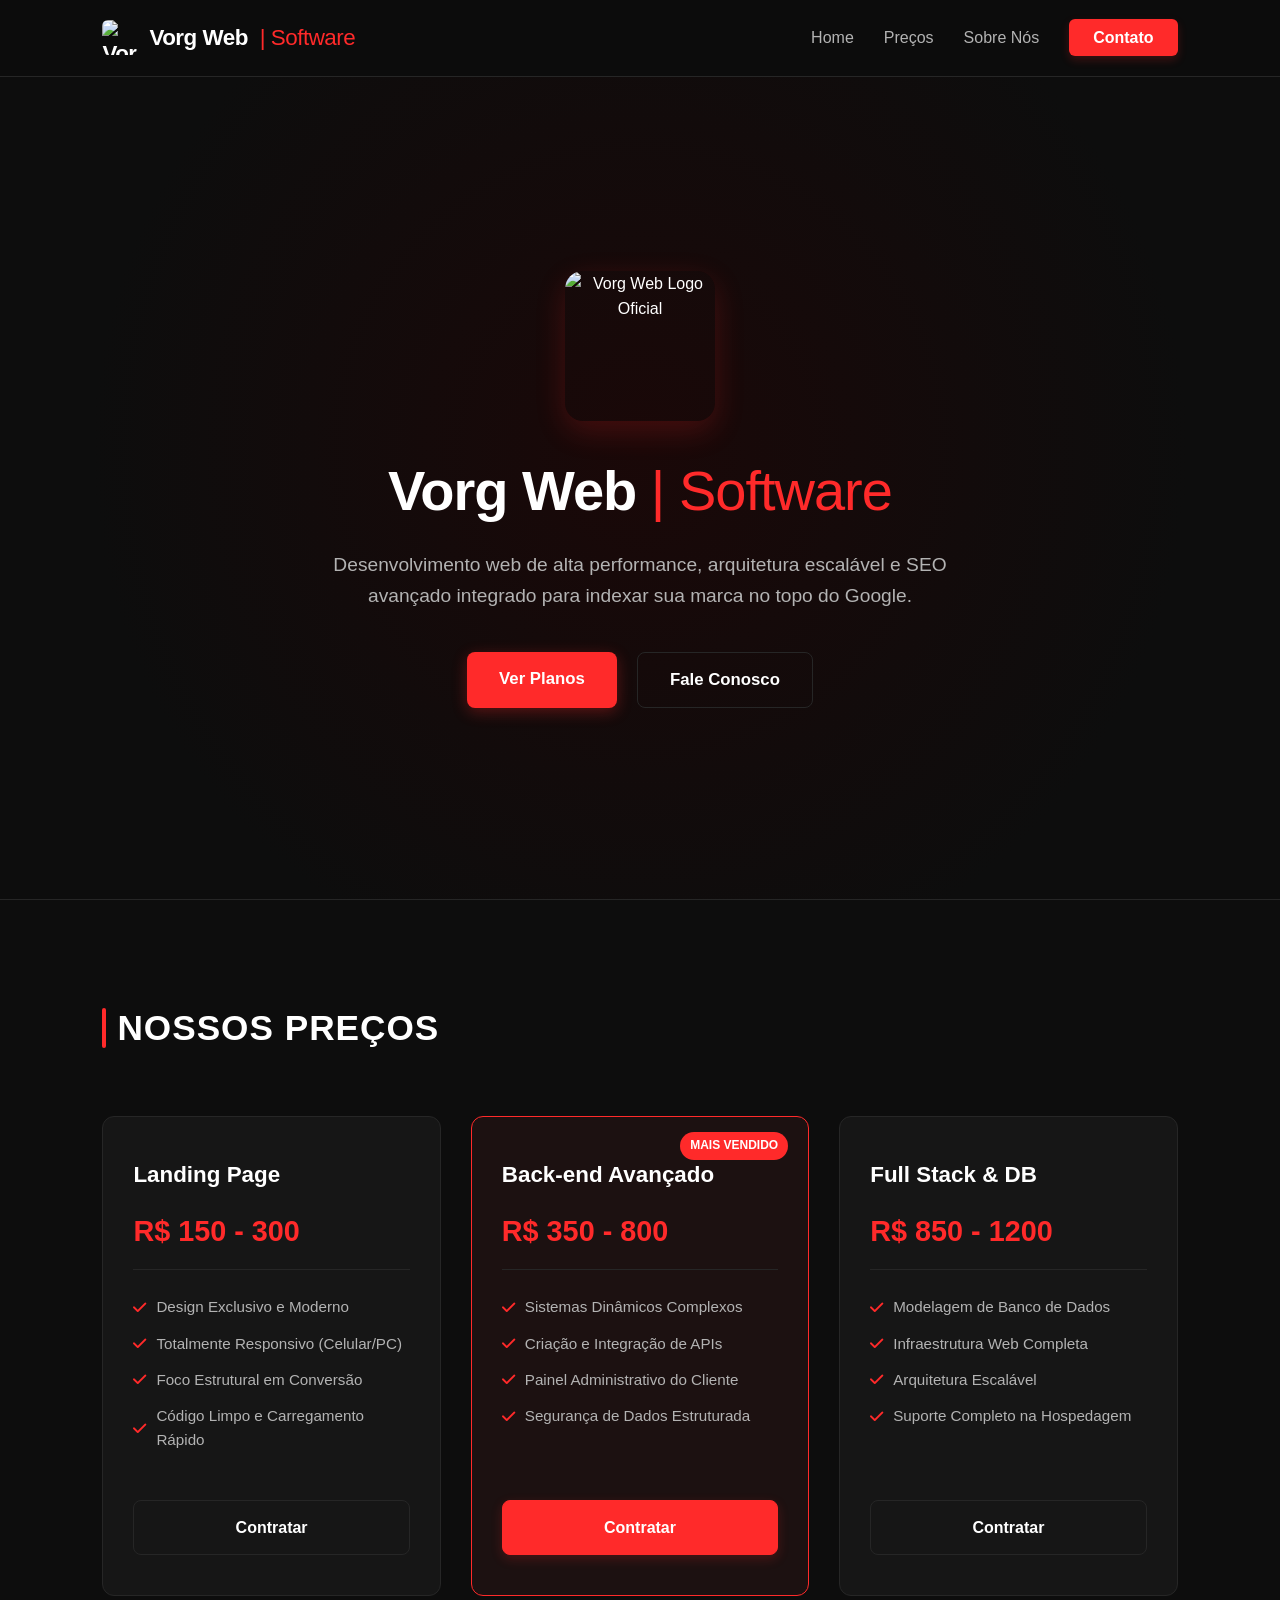
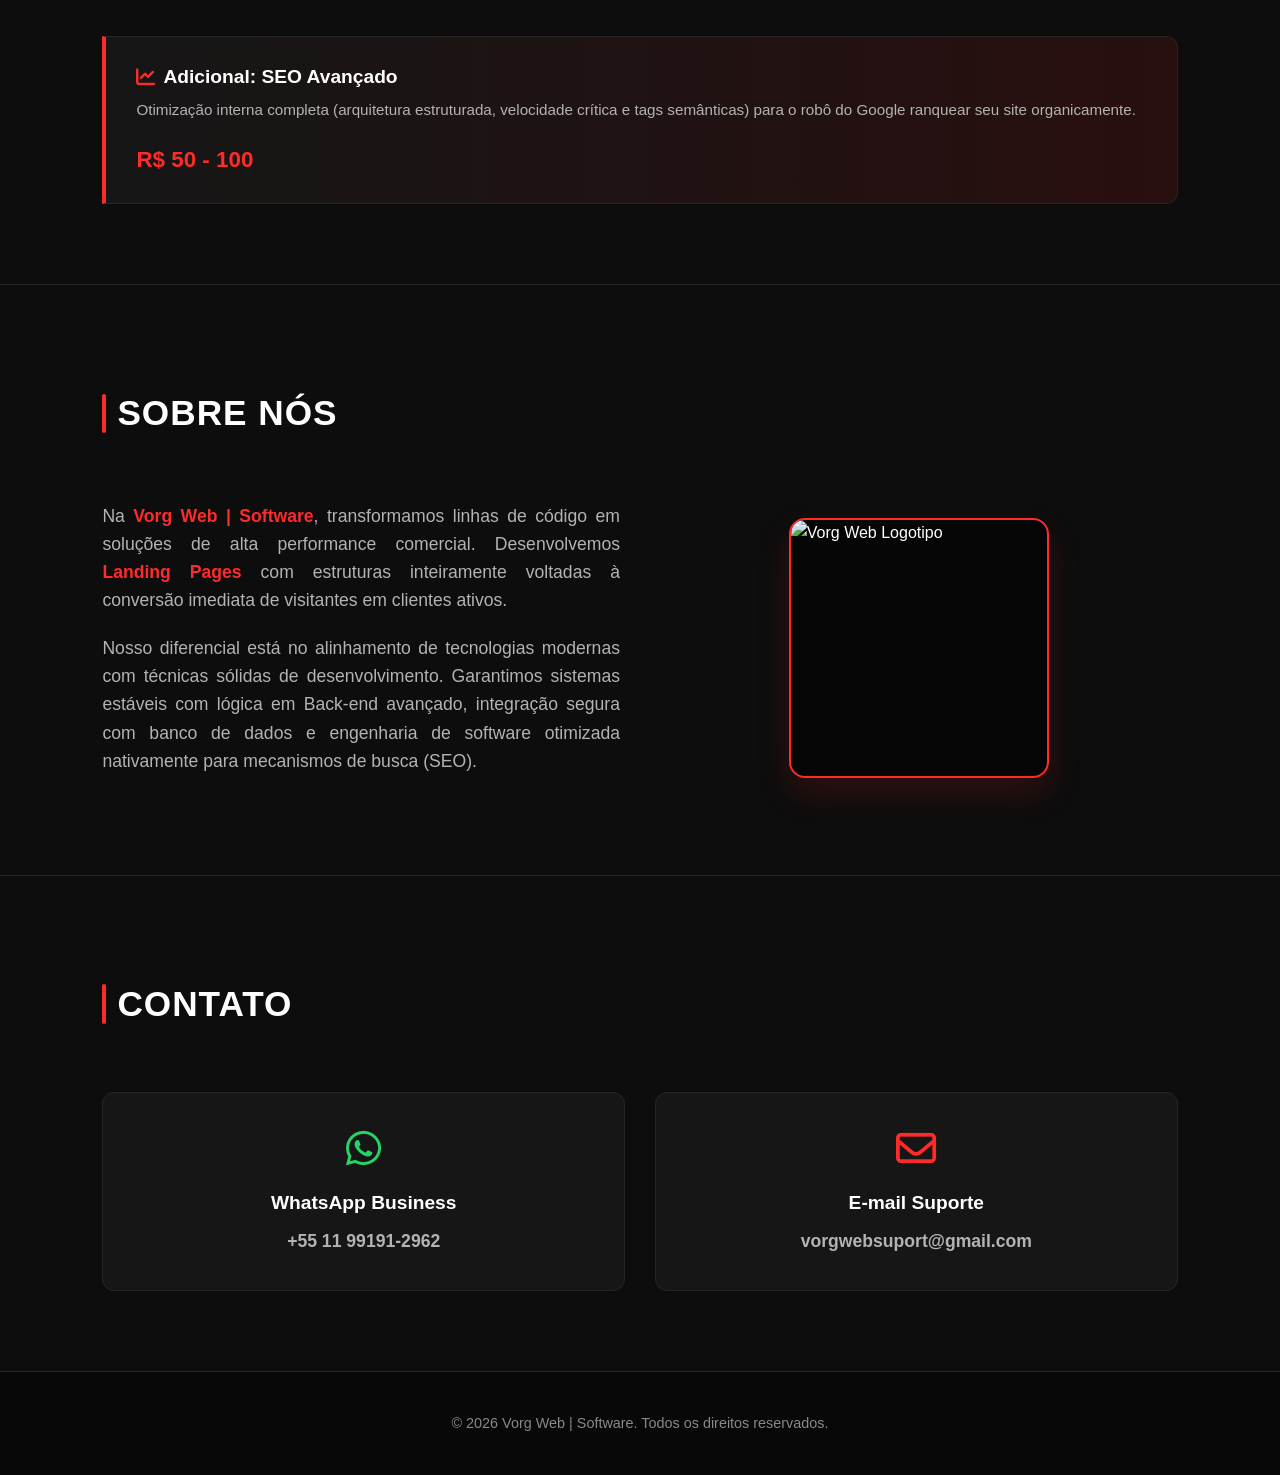
==== index.html @ 876db49b "Add files via upload" ====
<!DOCTYPE html>
<html lang="pt-BR">
<head>
    <meta charset="UTF-8">
    <meta name="viewport" content="width=device-width, initial-scale=1.0">
    <meta name="description" content="Vorg Web | Software - Especialistas em Landing Pages de alta conversão, sistemas dinâmicos, Back-end avançado e otimização de SEO para o seu negócio.">
    <meta name="keywords" content="Vorg Web, software, landing page, criar site, programador, back-end avançado, banco de dados, SEO avançado, desenvolvimento web">
    <meta name="author" content="Vorg Web">
    <meta name="robots" content="index, follow">
    <link rel="canonical" href="https://vorgweb.com.br/"> 

    <meta property="og:type" content="website">
    <meta property="og:url" content="https://vorgweb.com.br/">
    <meta property="og:title" content="Vorg Web | Software - Landing Pages e Sistemas de Alta Performance">
    <meta property="og:description" content="Desenvolvimento web sob medida, códigos limpos e SEO integrado para fazer sua marca decolar na internet.">
    <meta property="og:image" content="imagens/logo.png">

    <link rel="icon" type="image/png" href="imagens/logo.png">

    <title>Vorg Web | Software - Criação de Sites e Sistemas Oficiais</title>
    
    <link rel="stylesheet" href="https://cdnjs.cloudflare.com/ajax/libs/font-awesome/6.4.0/css/all.min.css">
    <link rel="stylesheet" href="style.css">
</head>
<body>

    <header id="navbar">
        <div class="nav-logo">
            <img class="logo-img-nav" src="imagens/ChatGPT Image 19 de jun. de 2026, 19_21_00.png" alt="Vorg Web Logo">
            Vorg Web <span>| Software</span>
        </div>
        <nav>
            <ul>
                <li><a href="#home">Home</a></li>
                <li><a href="#precos">Preços</a></li>
                <li><a href="#sobre">Sobre Nós</a></li>
                <li><a href="#contato" class="btn-contato-nav">Contato</a></li>
            </ul>
        </nav>
    </header>

    <section id="home" class="home">
        <img class="home-logo-grande" src="imagens/ChatGPT Image 19 de jun. de 2026, 19_21_00.png" alt="Vorg Web Logo Oficial">

        <h1>Vorg Web <span>| Software</span></h1>
        <p>Desenvolvimento web de alta performance, arquitetura escalável e SEO avançado integrado para indexar sua marca no topo do Google.</p>
        
        <div class="cta-group">
            <a href="#precos" class="btn-principal">Ver Planos</a>
            <a href="#contato" class="btn-secundario">Fale Conosco</a>
        </div>
    </section>

    <section id="precos">
        <div class="section-header">
            <h2>Nossos Preços</h2>
        </div>
        
        <div class="precos-container">
            <div class="card-preco">
                <h3>Landing Page</h3>
                <div class="preco">R$ 150 - 300</div>
                <ul>
                    <li><i class="fa-solid fa-check"></i> Design Exclusivo e Moderno</li>
                    <li><i class="fa-solid fa-check"></i> Totalmente Responsivo (Celular/PC)</li>
                    <li><i class="fa-solid fa-check"></i> Foco Estrutural em Conversão</li>
                    <li><i class="fa-solid fa-check"></i> Código Limpo e Carregamento Rápido</li>
                </ul>
                <a href="https://wa.me/5511991912962?text=Ol%C3%A1%2C%20gostaria%20de%20solicitar%20uma%20Landing%20Page" target="_blank" class="btn-card">Contratar</a>
            </div>

            <div class="card-preco destaque">
                <div class="tag-popular">Mais Vendido</div>
                <h3>Back-end Avançado</h3>
                <div class="preco">R$ 350 - 800</div>
                <ul>
                    <li><i class="fa-solid fa-check"></i> Sistemas Dinâmicos Complexos</li>
                    <li><i class="fa-solid fa-check"></i> Criação e Integração de APIs</li>
                    <li><i class="fa-solid fa-check"></i> Painel Administrativo do Cliente</li>
                    <li><i class="fa-solid fa-check"></i> Segurança de Dados Estruturada</li>
                </ul>
                <a href="https://wa.me/5511991912962?text=Ol%C3%A1%2C%20gostaria%20de%20saber%20mais%20sobre%20o%20Back-end%20Avan%C3%A7ado" target="_blank" class="btn-card btn-card-destaque">Contratar</a>
            </div>

            <div class="card-preco">
                <h3>Full Stack & DB</h3>
                <div class="preco">R$ 850 - 1200</div>
                <ul>
                    <li><i class="fa-solid fa-check"></i> Modelagem de Banco de Dados</li>
                    <li><i class="fa-solid fa-check"></i> Infraestrutura Web Completa</li>
                    <li><i class="fa-solid fa-check"></i> Arquitetura Escalável</li>
                    <li><i class="fa-solid fa-check"></i> Suporte Completo na Hospedagem</li>
                </ul>
                <a href="https://wa.me/5511991912962?text=Ol%C3%A1%2C%20preciso%20de%20um%20projeto%20completo%20com%20Banco%20de%20Dados" target="_blank" class="btn-card">Contratar</a>
            </div>
        </div>

        <div class="seo-box">
            <div class="seo-box-text">
                <h4><i class="fa-solid fa-chart-line"></i> Adicional: SEO Avançado</h4>
                <p>Otimização interna completa (arquitetura estruturada, velocidade crítica e tags semânticas) para o robô do Google ranquear seu site organicamente.</p>
            </div>
            <div class="seo-preco">R$ 50 - 100</div>
        </div>
    </section>

    <section id="sobre">
        <div class="section-header">
            <h2>Sobre Nós</h2>
        </div>
        
        <div class="sobre-conteudo">
            <div class="sobre-texto">
                <p>Na <span>Vorg Web | Software</span>, transformamos linhas de código em soluções de alta performance comercial. Desenvolvemos <span>Landing Pages</span> com estruturas inteiramente voltadas à conversão imediata de visitantes em clientes ativos.</p>
                <p>Nosso diferencial está no alinhamento de tecnologias modernas com técnicas sólidas de desenvolvimento. Garantimos sistemas estáveis com lógica em Back-end avançado, integração segura com banco de dados e engenharia de software otimizada nativamente para mecanismos de busca (SEO).</p>
            </div>
            <div class="sobre-img-container">
                <img class="sobre-img" src="imagens/ChatGPT Image 19 de jun. de 2026, 19_21_00.png" alt="Vorg Web Logotipo">
            </div>
        </div>
    </section>

    <section id="contato" style="border-bottom: none;">
        <div class="section-header">
            <h2>Contato</h2>
        </div>
        
        <div class="contato-wrapper">
            <a href="https://wa.me/5511991912962" target="_blank" class="card-contato whatsapp">
                <i class="fa-brands fa-whatsapp"></i>
                <h4>WhatsApp Business</h4>
                <p>+55 11 99191-2962</p>
            </a>

            <a href="mailto:vorgwebsuport@gmail.com" class="card-contato email">
                <i class="fa-regular fa-envelope"></i>
                <h4>E-mail Suporte</h4>
                <p>vorgwebsuport@gmail.com</p>
            </a>
        </div>
    </section>

    <footer>
        <p>&copy; 2026 Vorg Web | Software. Todos os direitos reservados.</p>
    </footer>

    <script src="script.js"></script>
</body>
</html>
---- style.css ----
/* CONFIGURAÇÕES GERAIS / PALETA DE CORES */
:root {
    --bg-principal: #0d0d0d;
    --bg-secundario: #161616;
    --bg-card-destaque: #1c1111;
    --cor-primaria: #ff2a2a; 
    --cor-primaria-hover: #d61e1e;
    --texto-claro: #ffffff;
    --texto-cinza: #b3b3b3;
    --texto-escuro: #888888;
    --borda: #262626;
    --transicao: all 0.3s cubic-bezier(0.25, 0.8, 0.25, 1);
}

* {
    margin: 0;
    padding: 0;
    box-sizing: border-box;
    font-family: 'Segoe UI', Tahoma, Geneva, Verdana, sans-serif;
    scroll-behavior: smooth;
}

body {
    background-color: var(--bg-principal);
    color: var(--texto-claro);
    overflow-x: hidden;
    line-height: 1.6;
}

/* BARRA DE NAVEGAÇÃO */
header {
    position: fixed;
    top: 0;
    left: 0;
    width: 100%;
    padding: 20px 8%;
    background-color: rgba(13, 13, 13, 0.95);
    backdrop-filter: blur(10px);
    display: flex;
    justify-content: space-between;
    align-items: center;
    z-index: 1000;
    border-bottom: 1px solid var(--borda);
    transition: var(--transicao);
}

.nav-logo {
    display: flex;
    align-items: center;
    gap: 12px;
    font-size: 1.4rem;
    font-weight: 800;
    letter-spacing: -0.5px;
}

.nav-logo span {
    color: var(--cor-primaria);
    font-weight: 400;
}

.logo-img-nav {
    height: 35px;
    width: 35px;
    object-fit: cover;
    border-radius: 6px;
}

nav ul {
    display: flex;
    list-style: none;
    gap: 30px;
    align-items: center;
}

nav ul li a {
    color: var(--texto-cinza);
    text-decoration: none;
    font-size: 1rem;
    font-weight: 500;
    transition: var(--transicao);
}

nav ul li a:hover {
    color: var(--cor-primaria);
}

/* BOTÃO DE CONTATO DA NAVBAR */
.btn-contato-nav {
    background-color: var(--cor-primaria) !important;
    color: var(--texto-claro) !important;
    padding: 10px 24px !important;
    border-radius: 6px !important;
    font-weight: 600 !important;
    border: none !important;
    box-shadow: 0 4px 10px rgba(255, 42, 42, 0.2);
}

.btn-contato-nav:hover {
    background-color: var(--cor-primaria-hover) !important;
    transform: translateY(-2px);
    box-shadow: 0 6px 15px rgba(255, 42, 42, 0.4) !important;
}

/* SEÇÃO HOME (HERO) */
.home {
    min-height: 100vh;
    display: flex;
    flex-direction: column;
    justify-content: center;
    align-items: center;
    text-align: center;
    padding: 140px 20px 60px 20px;
    background: radial-gradient(circle at center, #1a0808 0%, var(--bg-principal) 70%);
}

.home-logo-grande {
    width: 150px;
    height: 150px;
    object-fit: cover;
    margin-bottom: 25px;
    border-radius: 18px;
    box-shadow: 0 10px 30px rgba(255, 42, 42, 0.2);
    animation: flutuar 4s ease-in-out infinite;
}

@keyframes flutuar {
    0%, 100% { transform: translateY(0); }
    50% { transform: translateY(-10px); }
}

.home h1 {
    font-size: 3.5rem;
    font-weight: 800;
    margin-bottom: 15px;
    letter-spacing: -1px;
}

.home h1 span {
    color: var(--cor-primaria);
    font-weight: 300;
}

.home p {
    font-size: 1.2rem;
    color: var(--texto-cinza);
    max-width: 650px;
    margin-bottom: 40px;
    font-weight: 300;
}

/* BOTÕES DA HOME */
.cta-group {
    display: flex;
    gap: 20px;
}

.btn-principal {
    display: inline-block;
    background-color: var(--cor-primaria);
    color: var(--texto-claro);
    padding: 14px 32px;
    border-radius: 8px;
    text-decoration: none;
    font-weight: 600;
    font-size: 1.05rem;
    border: none;
    box-shadow: 0 4px 15px rgba(255, 42, 42, 0.3);
    transition: var(--transicao);
}

.btn-principal:hover {
    background-color: var(--cor-primaria-hover);
    transform: translateY(-3px);
    box-shadow: 0 8px 25px rgba(255, 42, 42, 0.5);
}

.btn-secundario {
    display: inline-block;
    background-color: transparent;
    color: var(--texto-claro);
    padding: 14px 32px;
    border-radius: 8px;
    text-decoration: none;
    font-weight: 600;
    font-size: 1.05rem;
    border: 1px solid var(--borda);
    transition: var(--transicao);
}

.btn-secundario:hover {
    background-color: rgba(255, 255, 255, 0.05);
    border-color: var(--texto-cinza);
    transform: translateY(-3px);
}

/* CONFIGURAÇÃO PADRÃO DE SEÇÕES */
section {
    padding: 100px 8% 80px 8%;
    border-bottom: 1px solid var(--borda);
}

.section-header {
    margin-bottom: 60px;
}

.section-header h2 {
    font-size: 2.2rem;
    font-weight: 700;
    text-transform: uppercase;
    letter-spacing: 1px;
    position: relative;
    padding-left: 15px;
}

.section-header h2::before {
    content: '';
    position: absolute;
    left: 0;
    top: 15%;
    height: 70%;
    width: 4px;
    background-color: var(--cor-primaria);
    border-radius: 2px;
}

/* SEÇÃO PREÇOS */
.precos-container {
    display: grid;
    grid-template-columns: repeat(auto-fit, minmax(280px, 1fr));
    gap: 30px;
    align-items: stretch;
}

.card-preco {
    background-color: var(--bg-secundario);
    border: 1px solid var(--borda);
    border-radius: 12px;
    padding: 40px 30px;
    display: flex;
    flex-direction: column;
    transition: var(--transicao);
    position: relative;
}

.card-preco:hover {
    transform: translateY(-5px);
    border-color: rgba(255, 42, 42, 0.4);
    box-shadow: 0 10px 30px rgba(0,0,0,0.6);
}

.card-preco.destaque {
    background-color: var(--bg-card-destaque);
    border-color: var(--cor-primaria);
}

.tag-popular {
    position: absolute;
    top: 15px;
    right: 20px;
    background-color: var(--cor-primaria);
    color: var(--texto-claro);
    font-size: 0.75rem;
    font-weight: 700;
    padding: 4px 10px;
    border-radius: 20px;
    text-transform: uppercase;
}

.card-preco h3 {
    font-size: 1.4rem;
    margin-bottom: 15px;
    font-weight: 700;
}

.card-preco .preco {
    font-size: 1.8rem;
    font-weight: 800;
    color: var(--cor-primaria);
    margin-bottom: 25px;
    border-bottom: 1px solid var(--borda);
    padding-bottom: 15px;
}

.card-preco ul {
    list-style: none;
    margin-bottom: 35px;
    flex-grow: 1;
}

.card-preco ul li {
    margin-bottom: 12px;
    color: var(--texto-cinza);
    font-size: 0.95rem;
    display: flex;
    align-items: center;
    gap: 10px;
}

.card-preco ul li i {
    color: var(--cor-primaria);
}

/* BOTÕES DOS CARDS DE PREÇO */
.btn-card {
    display: block;
    width: 100%;
    text-align: center;
    padding: 14px;
    border-radius: 8px;
    text-decoration: none;
    font-weight: 600;
    font-size: 1rem;
    background-color: transparent;
    color: var(--texto-claro);
    border: 1px solid var(--borda);
    transition: var(--transicao);
}

.card-preco:hover .btn-card {
    background-color: #ffffff;
    color: #000000;
    border-color: #ffffff;
    box-shadow: 0 4px 15px rgba(255, 255, 255, 0.2);
}

.btn-card-destaque {
    background-color: var(--cor-primaria) !important;
    border-color: var(--cor-primaria) !important;
    color: var(--texto-claro) !important;
    box-shadow: 0 4px 12px rgba(255, 42, 42, 0.2);
}

.card-preco.destaque:hover .btn-card-destaque {
    background-color: var(--cor-primaria-hover) !important;
    border-color: var(--cor-primaria-hover) !important;
    color: var(--texto-claro) !important;
    box-shadow: 0 6px 20px rgba(255, 42, 42, 0.5) !important;
    transform: translateY(-2px);
}

/* CARD ADICIONAL SEO AVANÇADO */
.seo-box {
    margin-top: 40px;
    background: linear-gradient(90deg, var(--bg-secundario) 0%, #290f0f 100%);
    border-left: 4px solid var(--cor-primaria);
    border-right: 1px solid var(--borda);
    border-top: 1px solid var(--borda);
    border-bottom: 1px solid var(--borda);
    padding: 25px 30px;
    border-radius: 0 12px 12px 0;
    display: flex;
    justify-content: space-between;
    align-items: center;
    flex-wrap: wrap;
    gap: 20px;
}

.seo-box-text h4 {
    font-size: 1.2rem;
    margin-bottom: 5px;
    display: flex;
    align-items: center;
    gap: 8px;
}

.seo-box-text h4 i { color: var(--cor-primaria); }
.seo-box-text p { color: var(--texto-cinza); font-size: 0.95rem; }
.seo-preco { font-size: 1.4rem; font-weight: 700; color: var(--cor-primaria); }

/* SEÇÃO SOBRE NÓS */
.sobre-conteudo {
    display: grid;
    grid-template-columns: repeat(auto-fit, minmax(300px, 1fr));
    gap: 40px;
    align-items: center;
}

.sobre-texto p {
    color: var(--texto-cinza);
    font-size: 1.1rem;
    margin-bottom: 20px;
    font-weight: 300;
    text-align: justify;
}

.sobre-texto p span {
    color: var(--cor-primaria);
    font-weight: 600;
}

.sobre-img-container {
    display: flex;
    justify-content: center;
    width: 100%;
}

.sobre-img {
    width: 100%;
    max-width: 260px;
    height: 260px;
    object-fit: cover;
    border-radius: 16px;
    border: 2px solid var(--cor-primaria);
    box-shadow: 0 15px 35px rgba(255, 42, 42, 0.15);
    background-color: #050505;
}

/* SEÇÃO CONTATO */
.contato-wrapper {
    display: grid;
    grid-template-columns: repeat(auto-fit, minmax(280px, 1fr));
    gap: 30px;
    margin-top: 20px;
}

.card-contato {
    background-color: var(--bg-secundario);
    border: 1px solid var(--borda);
    padding: 35px 30px;
    border-radius: 12px;
    text-align: center;
    transition: var(--transicao);
    text-decoration: none;
    color: inherit;
}

.card-contato i { font-size: 2.5rem; margin-bottom: 20px; }
.card-contato.whatsapp i { color: #25d366; }
.card-contato.email i { color: var(--cor-primaria); }
.card-contato h4 { font-size: 1.2rem; margin-bottom: 8px; }
.card-contato p { color: var(--texto-cinza); font-size: 1.1rem; font-weight: 600; }
.card-contato:hover { transform: translateY(-5px); border-color: rgba(255, 255, 255, 0.15); }

/* FOOTER */
footer {
    padding: 40px 8%;
    text-align: center;
    background-color: #080808;
    color: var(--texto-escuro);
    font-size: 0.9rem;
    border-top: 1px solid var(--borda);
}

/* RESPONSIVIDADE MOBILE DETALHADA */
@media (max-width: 768px) {
    header { padding: 15px 5%; }
    nav { display: none; } 
    .home h1 { font-size: 2.3rem; }
    .home p { font-size: 1.1rem; margin-bottom: 30px; }
    
    /* Ajustando comportamento dos botões no mobile */
    .cta-group { 
        flex-direction: column; 
        width: 100%; 
        max-width: 280px; 
        gap: 12px; 
    }
    .btn-principal, .btn-secundario {
        width: 100%;
        text-align: center;
        padding: 12px;
    }
    
    section { padding: 80px 5% 60px 5%; }
    .sobre-texto p { text-align: left; font-size: 1rem; }
    .sobre-img-container { order: -1; margin-bottom: 10px; }
    .seo-box { text-align: center; justify-content: center; }
}
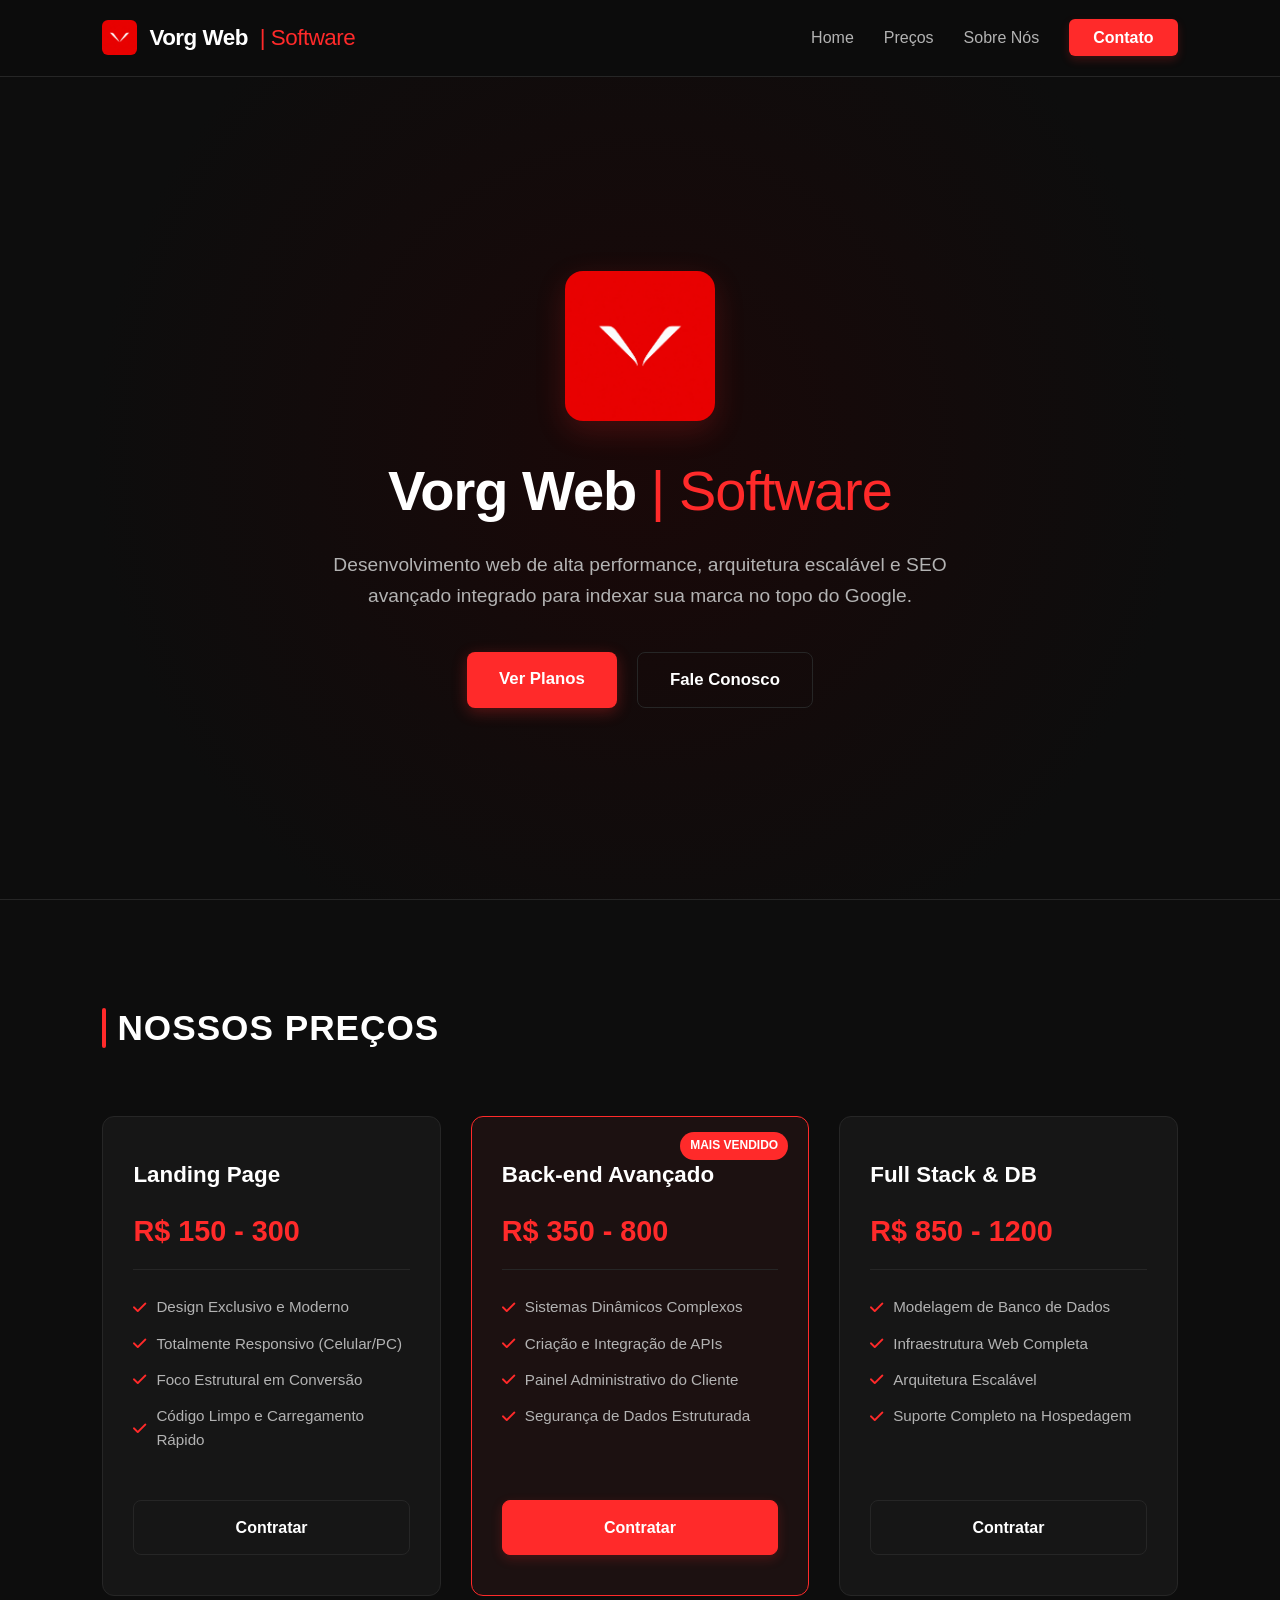
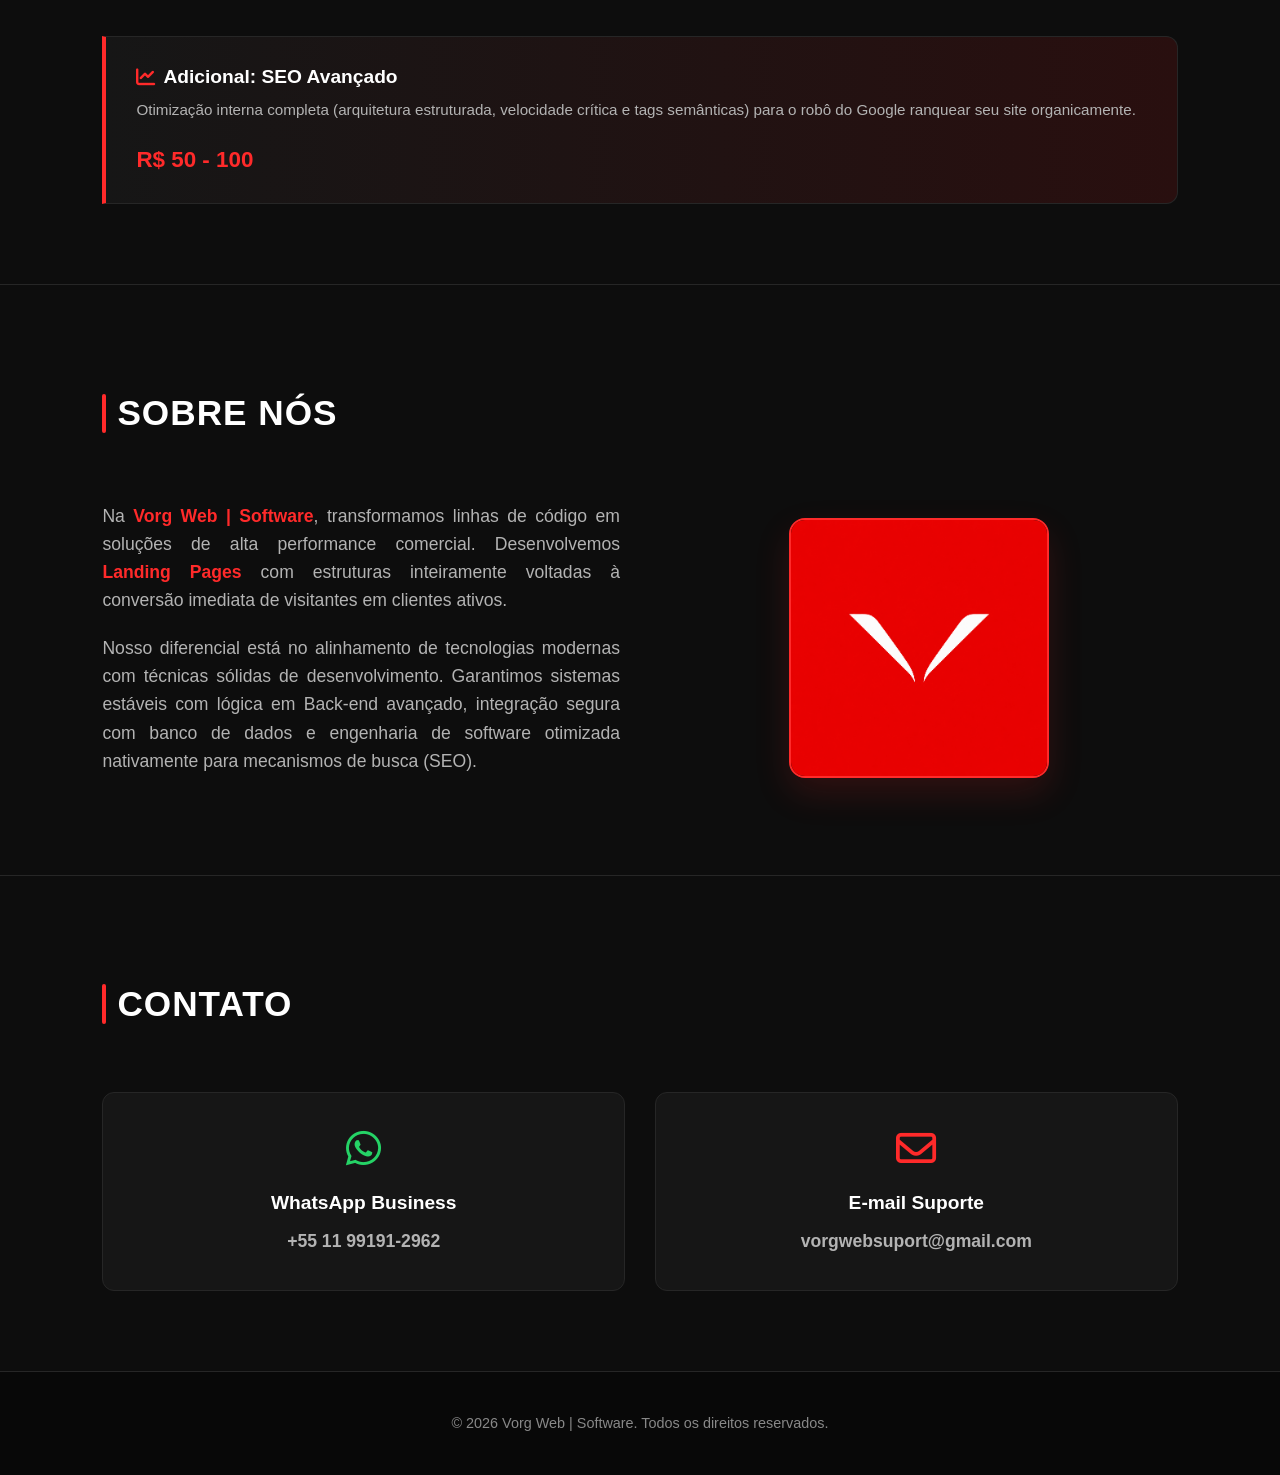
==== commit 646e4703: "Update logo image references in index.html" ====
--- a/index.html
+++ b/index.html
@@ -15,7 +15,7 @@
     <meta property="og:description" content="Desenvolvimento web sob medida, códigos limpos e SEO integrado para fazer sua marca decolar na internet.">
     <meta property="og:image" content="imagens/logo.png">
 
-    <link rel="icon" type="image/png" href="imagens/logo.png">
+    <link rel="icon" type="image/png" href="ChatGPT Image 19 de jun. de 2026, 19_21_00.png">
 
     <title>Vorg Web | Software - Criação de Sites e Sistemas Oficiais</title>
     
@@ -26,7 +26,7 @@
 
     <header id="navbar">
         <div class="nav-logo">
-            <img class="logo-img-nav" src="imagens/ChatGPT Image 19 de jun. de 2026, 19_21_00.png" alt="Vorg Web Logo">
+            <img class="logo-img-nav" src="ChatGPT Image 19 de jun. de 2026, 19_21_00.png" alt="Vorg Web Logo">
             Vorg Web <span>| Software</span>
         </div>
         <nav>
@@ -40,7 +40,7 @@
     </header>
 
     <section id="home" class="home">
-        <img class="home-logo-grande" src="imagens/ChatGPT Image 19 de jun. de 2026, 19_21_00.png" alt="Vorg Web Logo Oficial">
+        <img class="home-logo-grande" src="ChatGPT Image 19 de jun. de 2026, 19_21_00.png" alt="Vorg Web Logo Oficial">
 
         <h1>Vorg Web <span>| Software</span></h1>
         <p>Desenvolvimento web de alta performance, arquitetura escalável e SEO avançado integrado para indexar sua marca no topo do Google.</p>
@@ -115,7 +115,7 @@
                 <p>Nosso diferencial está no alinhamento de tecnologias modernas com técnicas sólidas de desenvolvimento. Garantimos sistemas estáveis com lógica em Back-end avançado, integração segura com banco de dados e engenharia de software otimizada nativamente para mecanismos de busca (SEO).</p>
             </div>
             <div class="sobre-img-container">
-                <img class="sobre-img" src="imagens/ChatGPT Image 19 de jun. de 2026, 19_21_00.png" alt="Vorg Web Logotipo">
+                <img class="sobre-img" src="ChatGPT Image 19 de jun. de 2026, 19_21_00.png" alt="Vorg Web Logotipo">
             </div>
         </div>
     </section>
@@ -146,4 +146,4 @@
 
     <script src="script.js"></script>
 </body>
-</html>+</html>
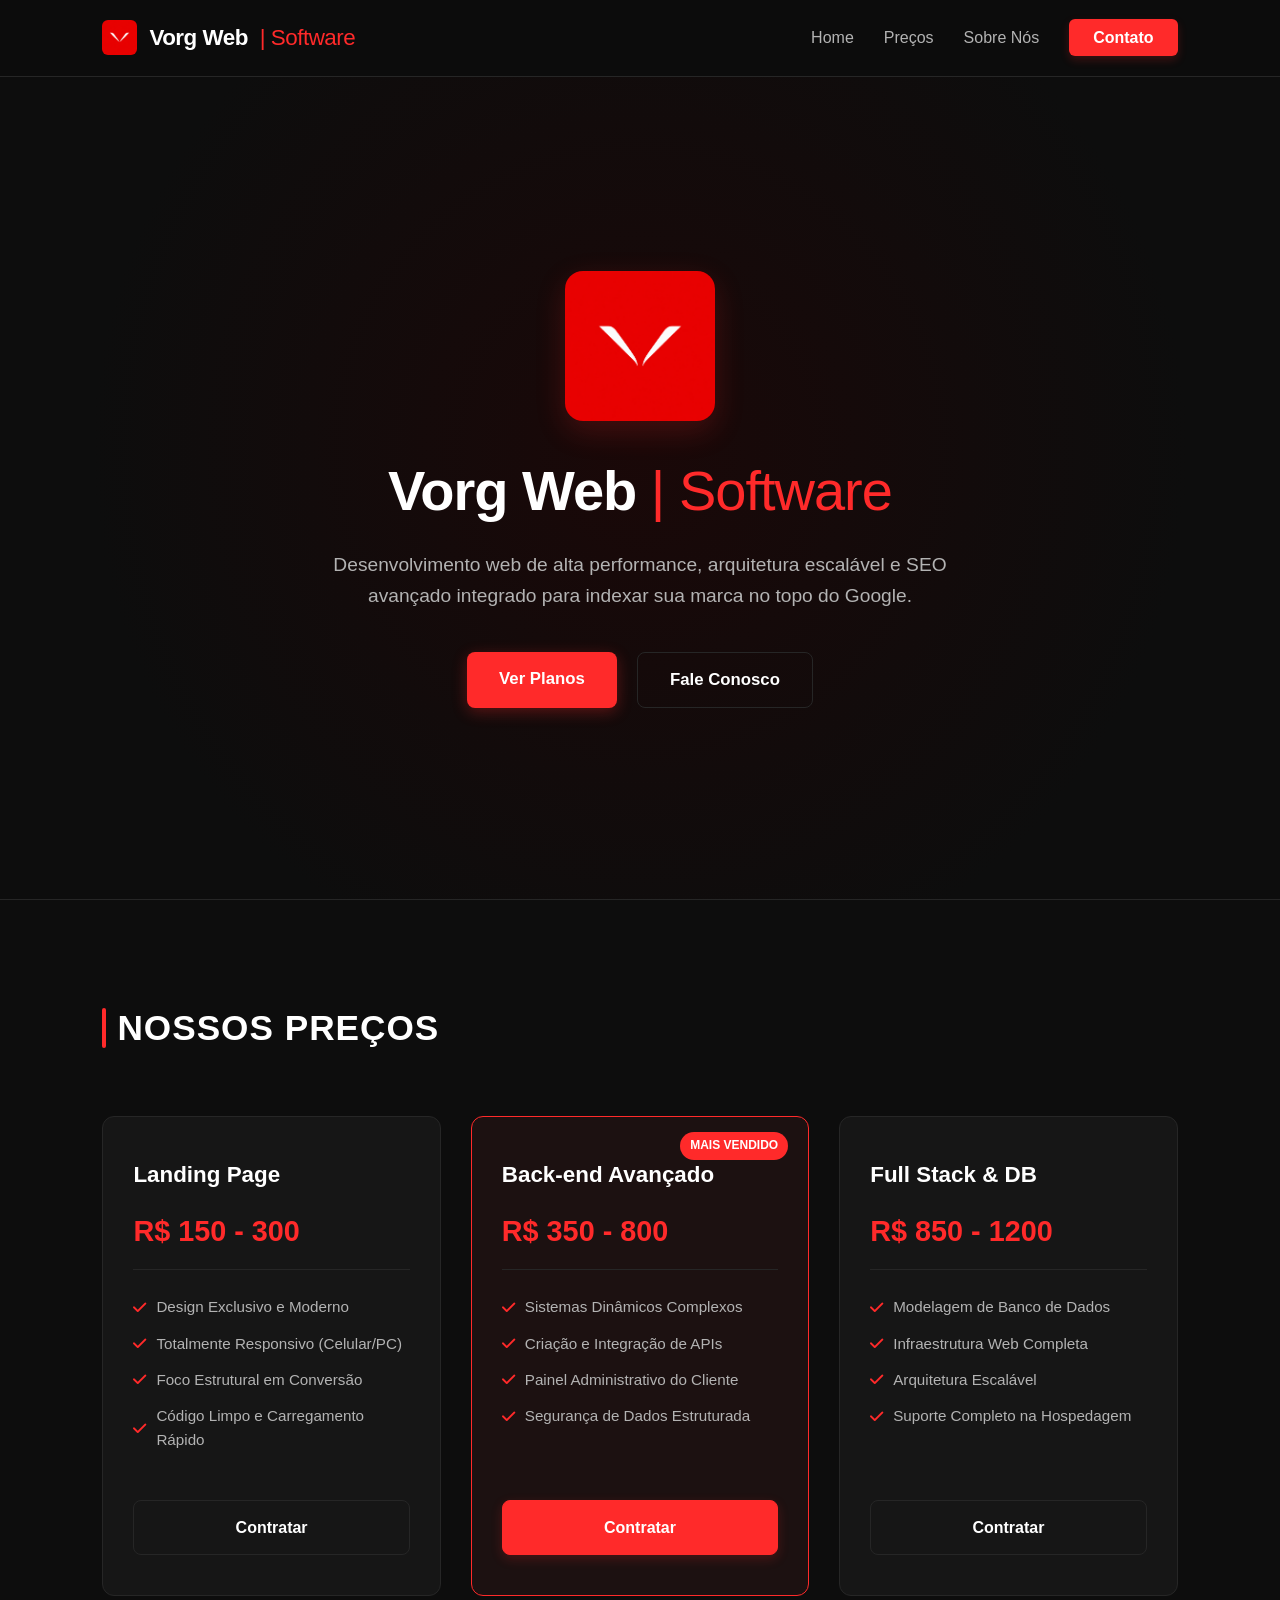
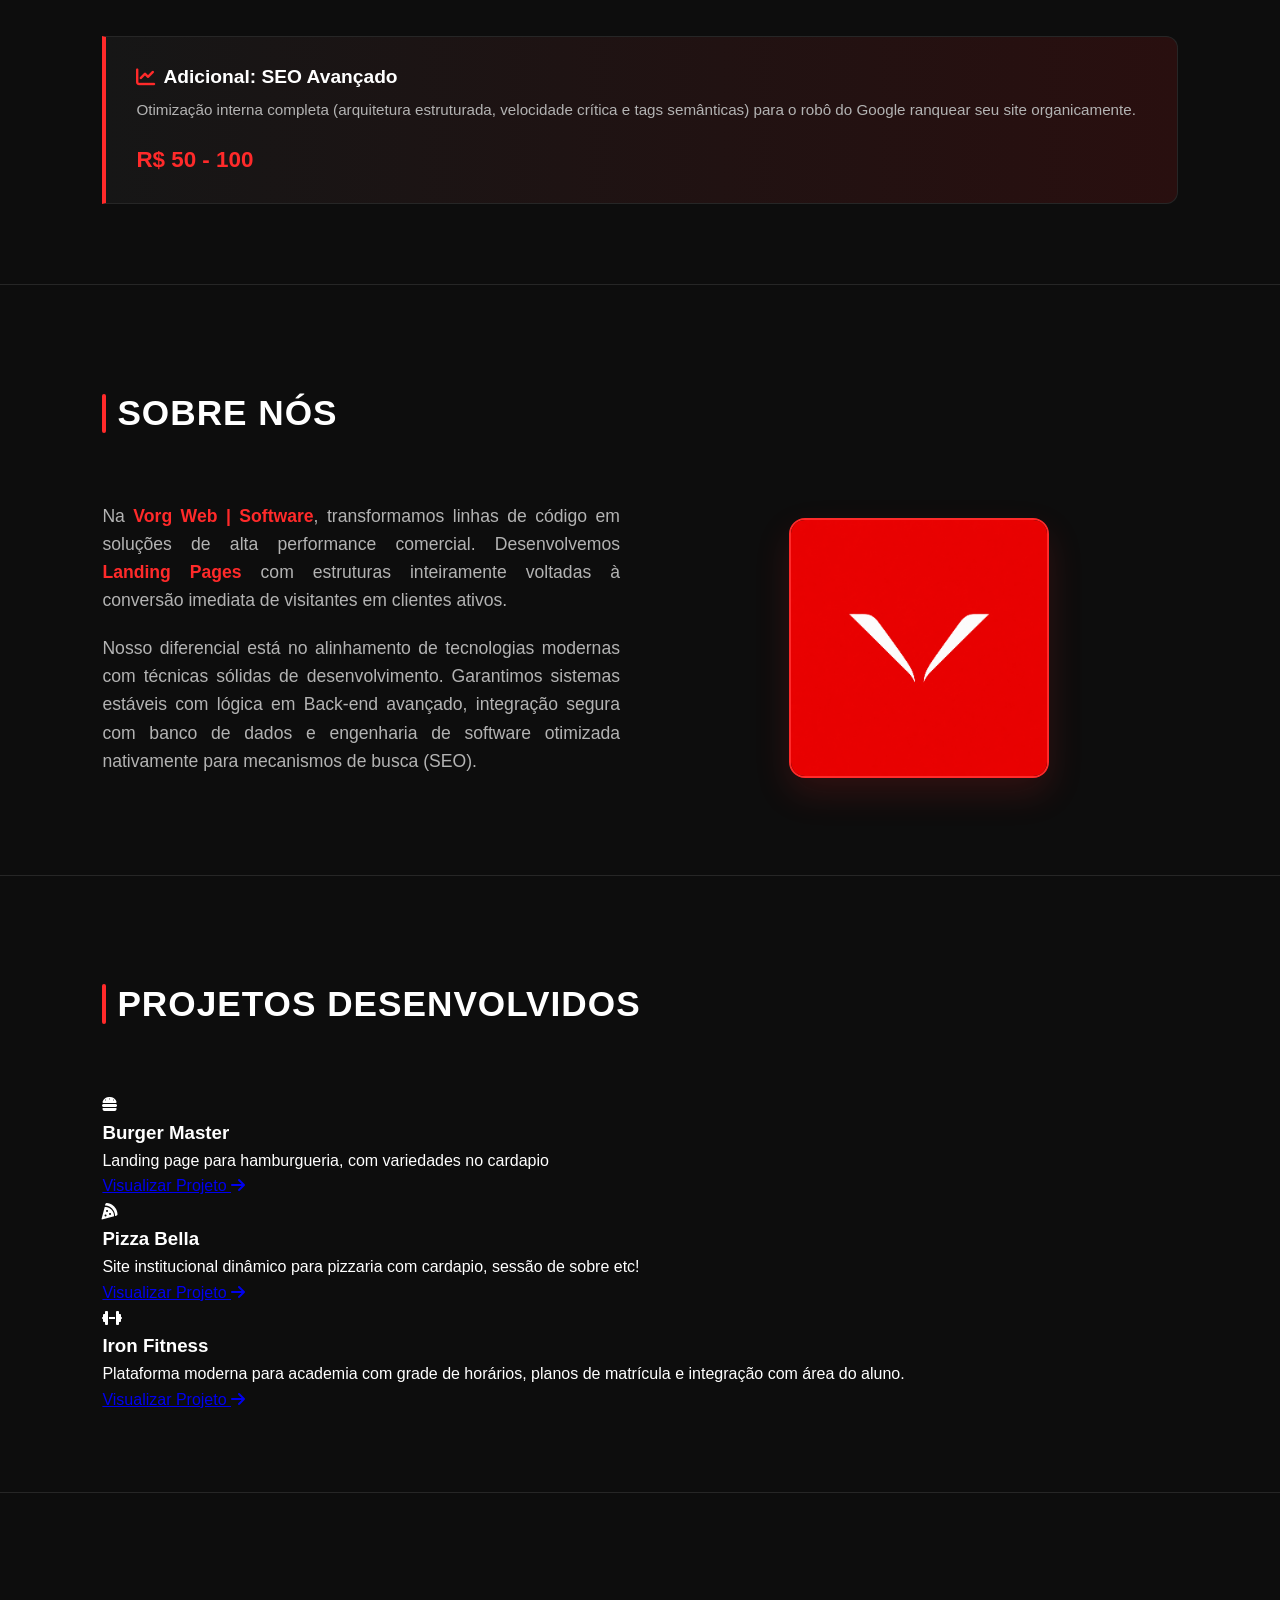
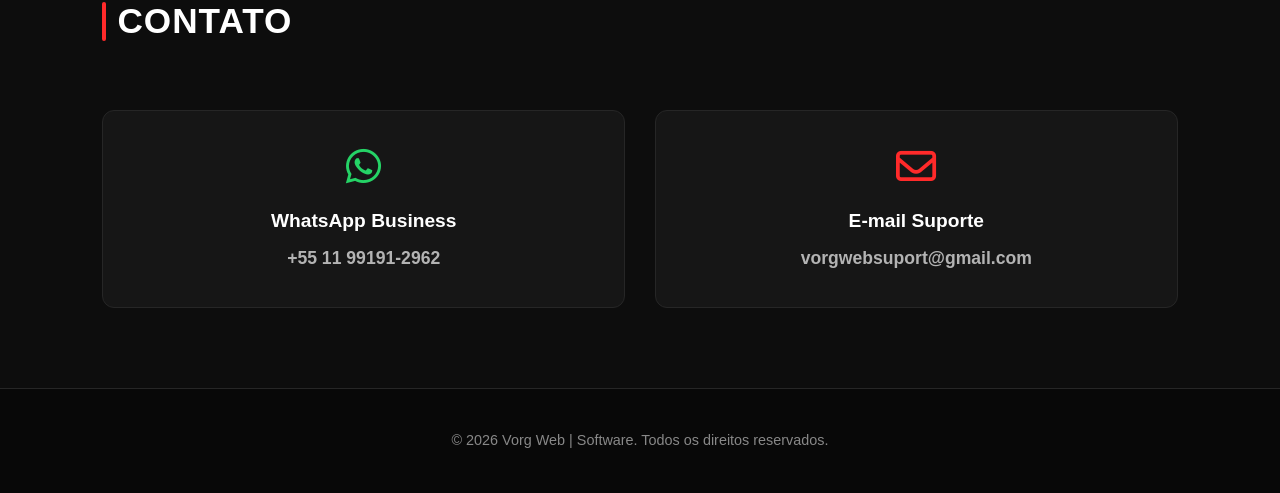
==== commit 8214e5fe: "Add portfolio section with project cards" ====
--- a/index.html
+++ b/index.html
@@ -120,6 +120,35 @@
         </div>
     </section>
 
+    <section id="portfolio">
+        <div class="section-header">
+            <h2>Projetos Desenvolvidos</h2>
+        </div>
+        
+        <div class="portfolio-container">
+            <div class="card-portfolio">
+                <div class="portfolio-icon"><i class="fa-solid fa-burger"></i></div>
+                <h3>Burger Master</h3>
+                <p>Landing page para hamburgueria, com variedades no cardapio</p>
+                <a href="hamburgueria.html" class="btn-projeto">Visualizar Projeto <i class="fa-solid fa-arrow-right"></i></a>
+            </div>
+
+            <div class="card-portfolio">
+                <div class="portfolio-icon"><i class="fa-solid fa-pizza-slice"></i></div>
+                <h3>Pizza Bella</h3>
+                <p>Site institucional dinâmico para pizzaria com cardapio, sessão de sobre etc!</p>
+                <a href="pizzaria.html" class="btn-projeto">Visualizar Projeto <i class="fa-solid fa-arrow-right"></i></a>
+            </div>
+
+            <div class="card-portfolio">
+                <div class="portfolio-icon"><i class="fa-solid fa-dumbbell"></i></div>
+                <h3>Iron Fitness</h3>
+                <p>Plataforma moderna para academia com grade de horários, planos de matrícula e integração com área do aluno.</p>
+                <a href="academia.html" class="btn-projeto">Visualizar Projeto <i class="fa-solid fa-arrow-right"></i></a>
+            </div>
+        </div>
+    </section>
+
     <section id="contato" style="border-bottom: none;">
         <div class="section-header">
             <h2>Contato</h2>
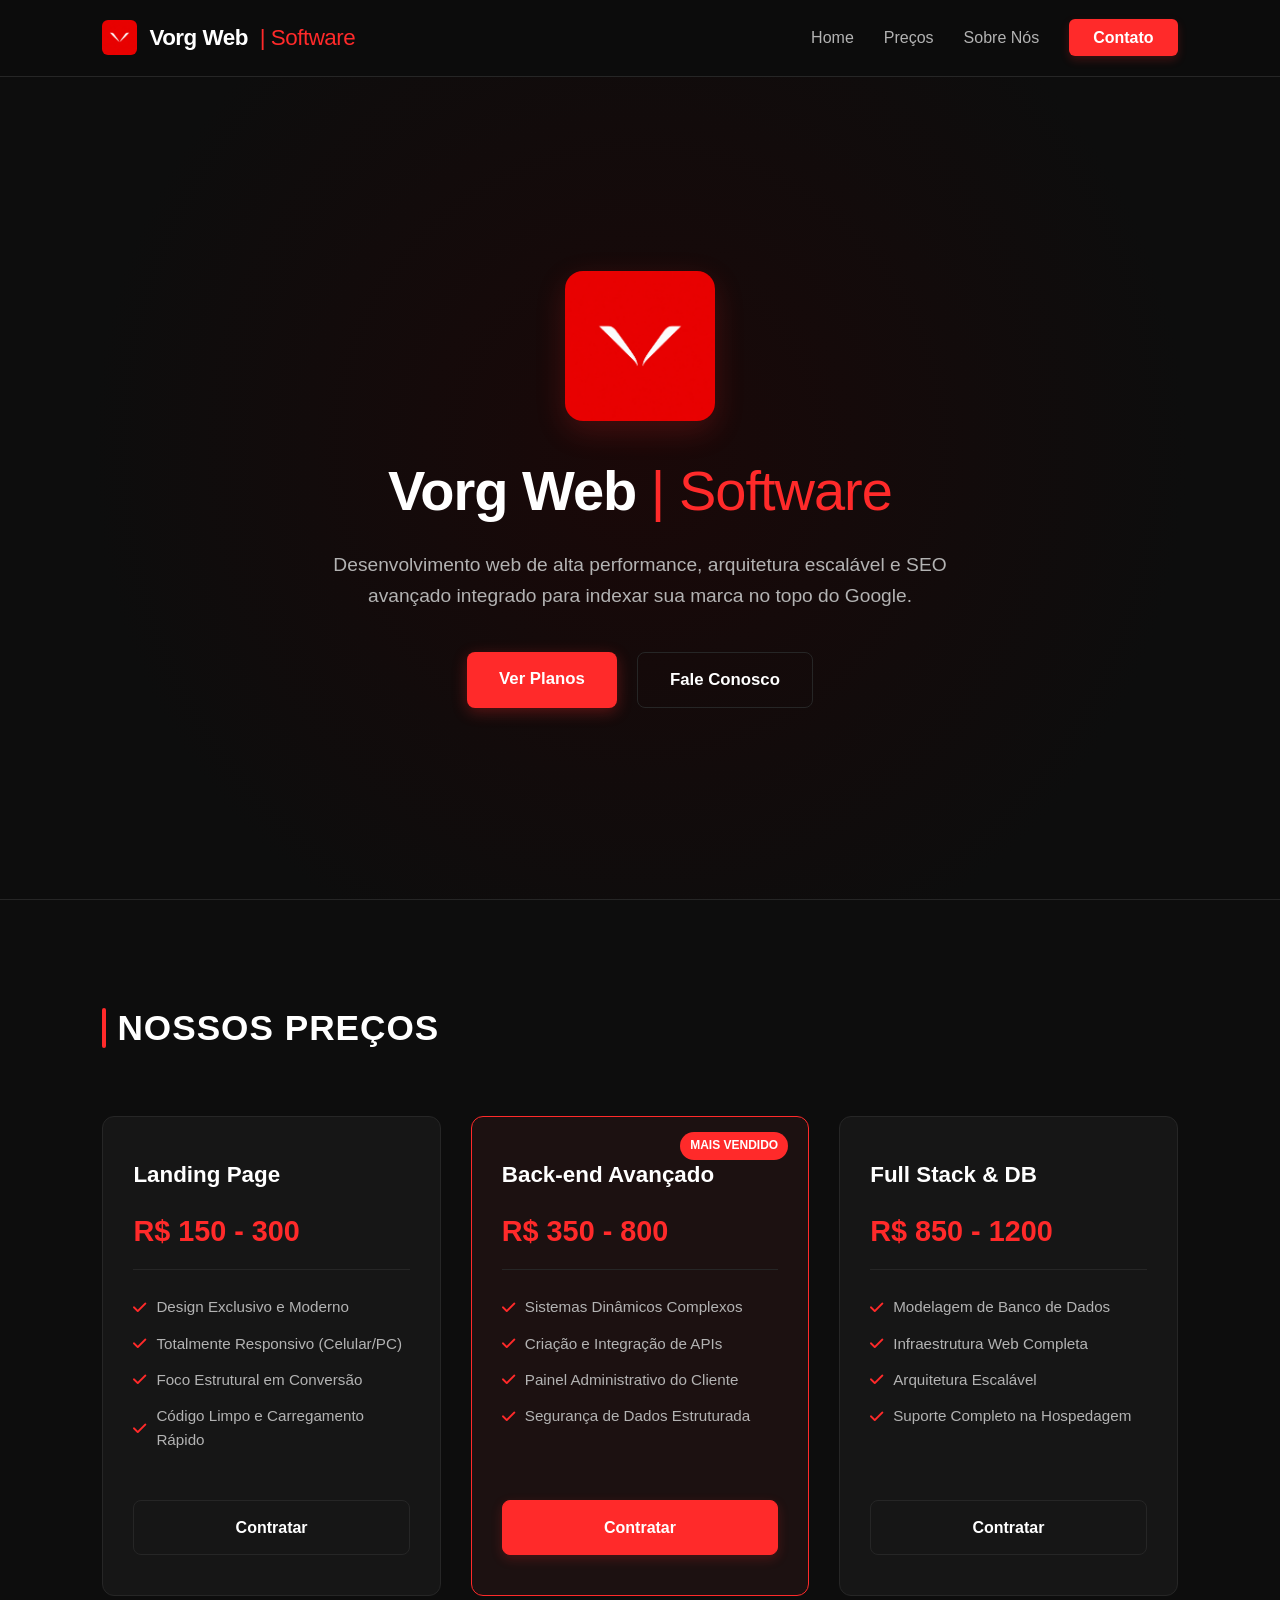
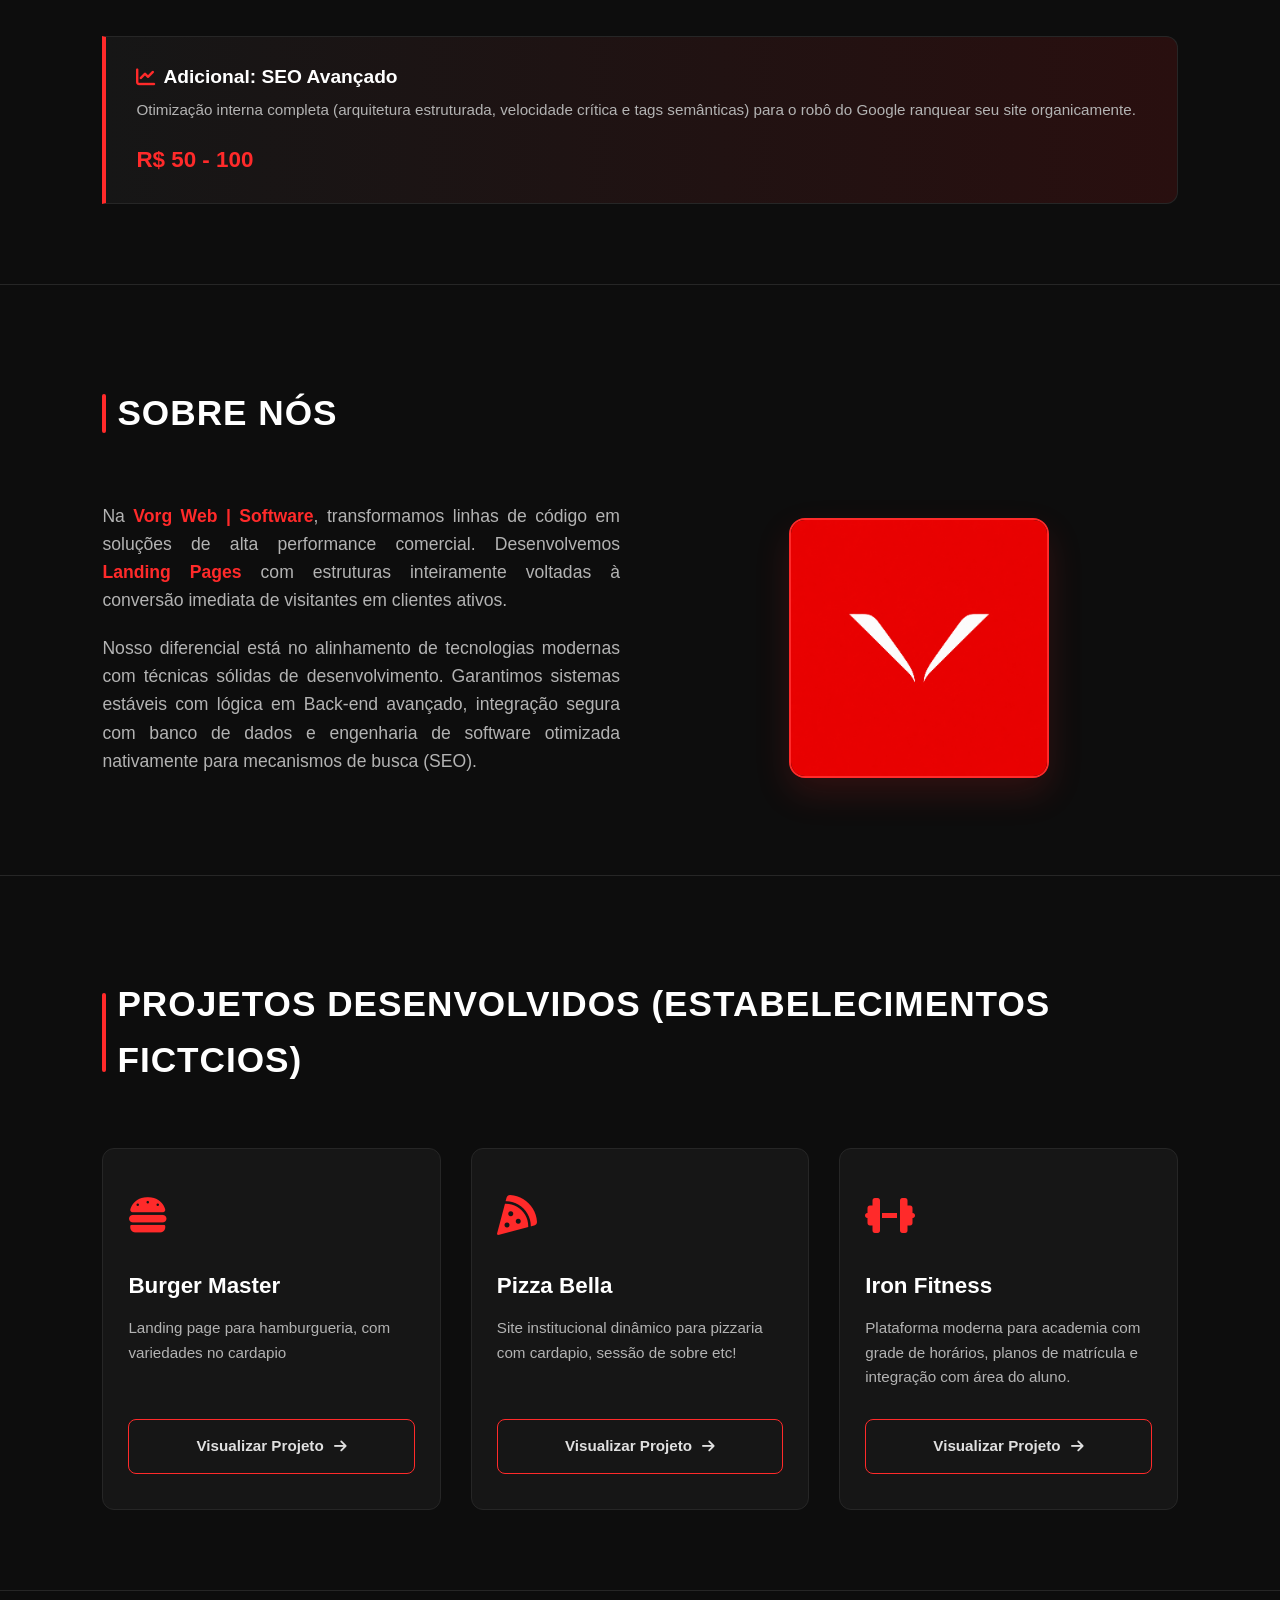
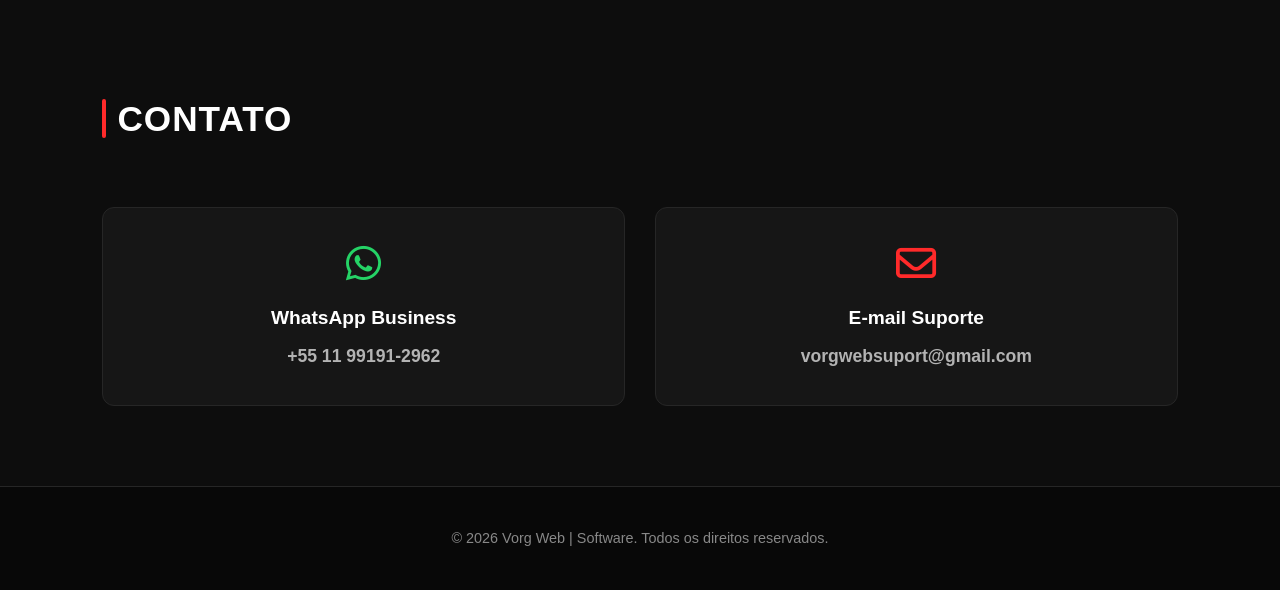
==== commit a3341140: "Update portfolio section header text" ====
--- a/index.html
+++ b/index.html
@@ -122,7 +122,7 @@
 
     <section id="portfolio">
         <div class="section-header">
-            <h2>Projetos Desenvolvidos</h2>
+            <h2>Projetos Desenvolvidos (Estabelecimentos Fictcios)</h2>
         </div>
         
         <div class="portfolio-container">
--- a/style.css
+++ b/style.css
@@ -465,4 +465,219 @@
     .sobre-texto p { text-align: left; font-size: 1rem; }
     .sobre-img-container { order: -1; margin-bottom: 10px; }
     .seo-box { text-align: center; justify-content: center; }
-}+}
+
+/* ==========================================================================
+   NOVA SEÇÃO: PORTFÓLIO / PROJETOS
+   ========================================================================== */
+
+.portfolio-container {
+    display: grid;
+    grid-template-columns: repeat(auto-fit, minmax(280px, 1fr));
+    gap: 30px;
+    margin-top: 20px;
+}
+
+.card-portfolio {
+    background-color: var(--bg-secundario);
+    border: 1px solid var(--borda);
+    border-radius: 12px;
+    padding: 35px 25px;
+    display: flex;
+    flex-direction: column;
+    align-items: flex-start;
+    transition: var(--transicao);
+    position: relative;
+}
+
+.card-portfolio:hover {
+    transform: translateY(-5px);
+    border-color: rgba(255, 42, 42, 0.4);
+    box-shadow: 0 10px 30px rgba(0, 0, 0, 0.6);
+}
+
+.portfolio-icon {
+    font-size: 2.5rem;
+    color: var(--cor-primaria);
+    margin-bottom: 20px;
+    transition: var(--transicao);
+}
+
+.card-portfolio:hover .portfolio-icon {
+    transform: scale(1.1);
+}
+
+.card-portfolio h3 {
+    font-size: 1.4rem;
+    font-weight: 700;
+    margin-bottom: 12px;
+    color: var(--texto-claro);
+}
+
+.card-portfolio p {
+    color: var(--texto-cinza);
+    font-size: 0.95rem;
+    margin-bottom: 30px;
+    flex-grow: 1;
+    line-height: 1.6;
+}
+
+/* BOTÃO DE IR PARA OS PROJETOS (ESTILIZADO) */
+.btn-projeto {
+    display: inline-flex;
+    align-items: center;
+    justify-content: center;
+    gap: 10px;
+    width: 100%;
+    padding: 14px 24px;
+    background-color: rgba(255, 255, 255, 0.02);
+    color: var(--texto-claro);
+    text-decoration: none;
+    font-weight: 600;
+    font-size: 0.95rem;
+    border: 1px solid var(--borda);
+    border-radius: 8px;
+    cursor: pointer;
+    transition: var(--transicao);
+}
+
+.btn-projeto i {
+    font-size: 0.9rem;
+    transition: transform 0.3s cubic-bezier(0.25, 0.8, 0.25, 1);
+}
+
+/* Efeito quando passa o mouse no card ou direto no botão */
+.card-portfolio:hover .btn-projeto,
+.btn-projeto:hover {
+    background-color: var(--cor-primaria);
+    border-color: var(--cor-primaria);
+    color: #ffffff;
+    box-shadow: 0 6px 20px rgba(255, 42, 42, 0.4);
+}
+
+/* Faz a seta correr para o lado no hover */
+.card-portfolio:hover .btn-projeto i,
+.btn-projeto:hover i {
+    transform: translateX(6px);
+}
+
+/* Efeito de clique físico */
+.btn-projeto:active {
+    transform: translateY(2px);
+    box-shadow: 0 3px 10px rgba(255, 42, 42, 0.2);
+}
+
+/* BOTÃO DE IR PARA OS PROJETOS (CORRIGIDO) */
+.btn-projeto, 
+.btn-projeto:visited {
+    display: inline-flex;
+    align-items: center;
+    justify-content: center;
+    gap: 10px;
+    width: 100%;
+    padding: 14px 24px;
+    background-color: rgba(255, 255, 255, 0.02);
+    color: var(--texto-claro) !important; /* Força a cor branca mesmo após clicado */
+    text-decoration: none !important; /* Remove qualquer sublinhado padrão */
+    font-weight: 600;
+    font-size: 0.95rem;
+    border: 1px solid var(--borda);
+    border-radius: 8px;
+    cursor: pointer;
+    transition: var(--transicao);
+}
+
+.btn-projeto i {
+    font-size: 0.9rem;
+    transition: transform 0.3s cubic-bezier(0.25, 0.8, 0.25, 1);
+}
+
+/* Efeito quando passa o mouse no card ou direto no botão */
+.card-portfolio:hover .btn-projeto,
+.btn-projeto:hover {
+    background-color: var(--cor-primaria) !important;
+    border-color: var(--cor-primaria) !important;
+    color: #ffffff !important;
+    box-shadow: 0 6px 20px rgba(255, 42, 42, 0.4);
+}
+
+/* Faz a seta correr para o lado no hover */
+.card-portfolio:hover .btn-projeto i,
+.btn-projeto:hover i {
+    transform: translateX(6px);
+}
+
+/* Efeito de clique físico */
+.btn-projeto:active {
+    transform: translateY(2px);
+    box-shadow: 0 3px 10px rgba(255, 42, 42, 0.2);
+}
+
+/* RESET GLOBAL DE LINKS (Para sumir com o roxo e o sublinhado do HTML do mal) */
+a, a:sticky, a:visited, a:hover, a:active {
+    text-decoration: none !important;
+    color: inherit;
+}
+
+/* ==========================================================================
+   BOTÃO DOS PROJETOS - ESTILO DARK/RED SEGURO
+   ========================================================================== */
+
+.btn-projeto {
+    display: inline-flex !important;
+    align-items: center !important;
+    justify-content: center !important;
+    gap: 10px !important;
+    width: 100% !important;
+    padding: 14px 24px !important;
+    
+    /* Cores padrão do botão (Fundo escuro, texto cinza claro, borda vermelha sutil) */
+    background-color: #161616 !important;
+    color: #e0e0e0 !important;
+    border: 1px solid #ff2a2a !important;
+    border-radius: 8px !important;
+    
+    font-weight: 600 !important;
+    font-size: 0.95rem !important;
+    cursor: pointer !important;
+    transition: all 0.3s ease !important;
+}
+
+/* Garante que MESMO VISITADO ele mantenha o visual cinza com borda vermelha */
+.btn-projeto:visited {
+    background-color: #161616 !important;
+    color: #e0e0e0 !important;
+    border: 1px solid #ff2a2a !important;
+}
+
+/* EFEITO HOVER (Quando passa o mouse no card ou direto no botão) */
+.card-portfolio:hover .btn-projeto,
+.btn-projeto:hover {
+    background-color: #ff2a2a !important;
+    border-color: #ff2a2a !important;
+    color: #ffffff !important; /* Aqui sim fica branco, mas só no topo do vermelho quando ativa o hover */
+    box-shadow: 0 6px 20px rgba(255, 42, 42, 0.4) !important;
+}
+
+/* Animação da seta no hover */
+.card-portfolio:hover .btn-projeto i,
+.btn-projeto:hover i {
+    transform: translateX(6px) !important;
+}
+
+/* Clique físico */
+.btn-projeto:active {
+    transform: translateY(2px) !important;
+}
+
+/* Responsividade para telas menores */
+@media (max-width: 768px) {
+    .portfolio-container {
+        grid-template-columns: 1fr;
+        gap: 20px;
+    }
+    
+    .card-portfolio {
+        padding: 25px 20px;
+    }
+}
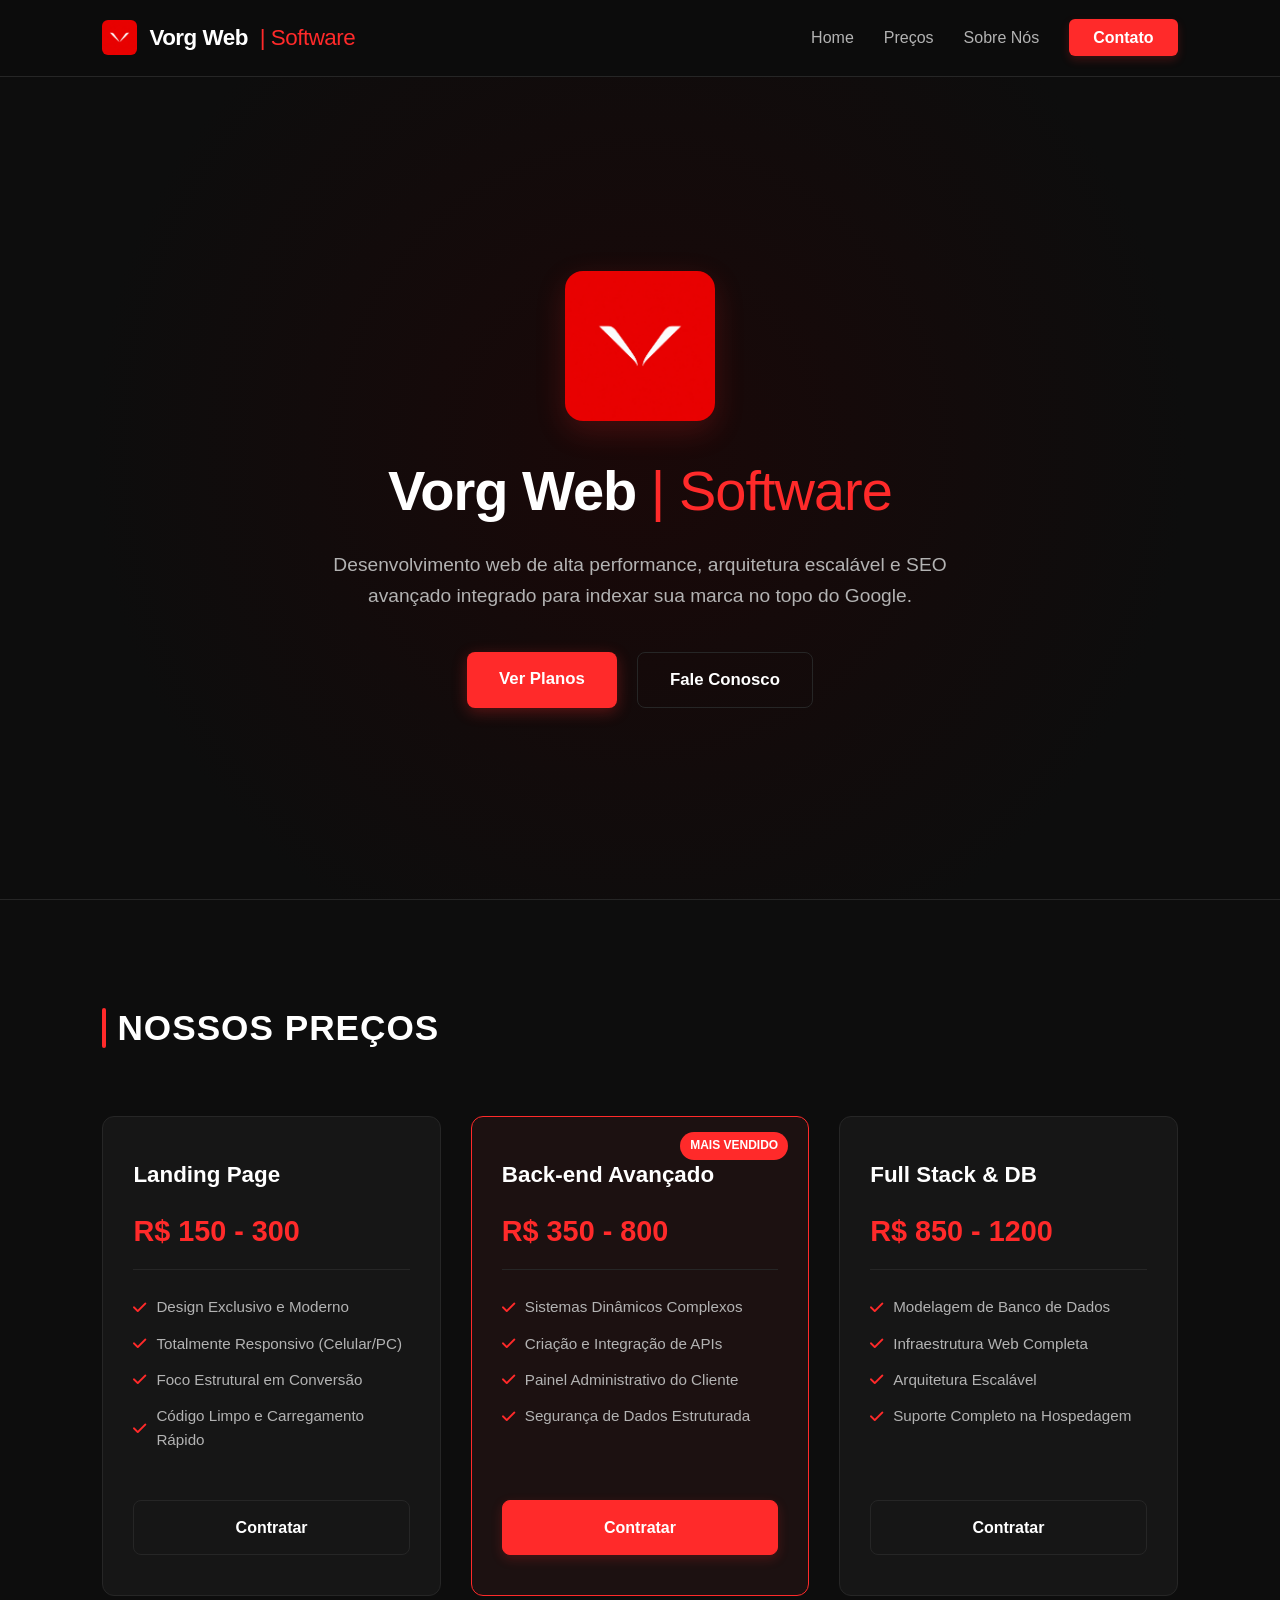
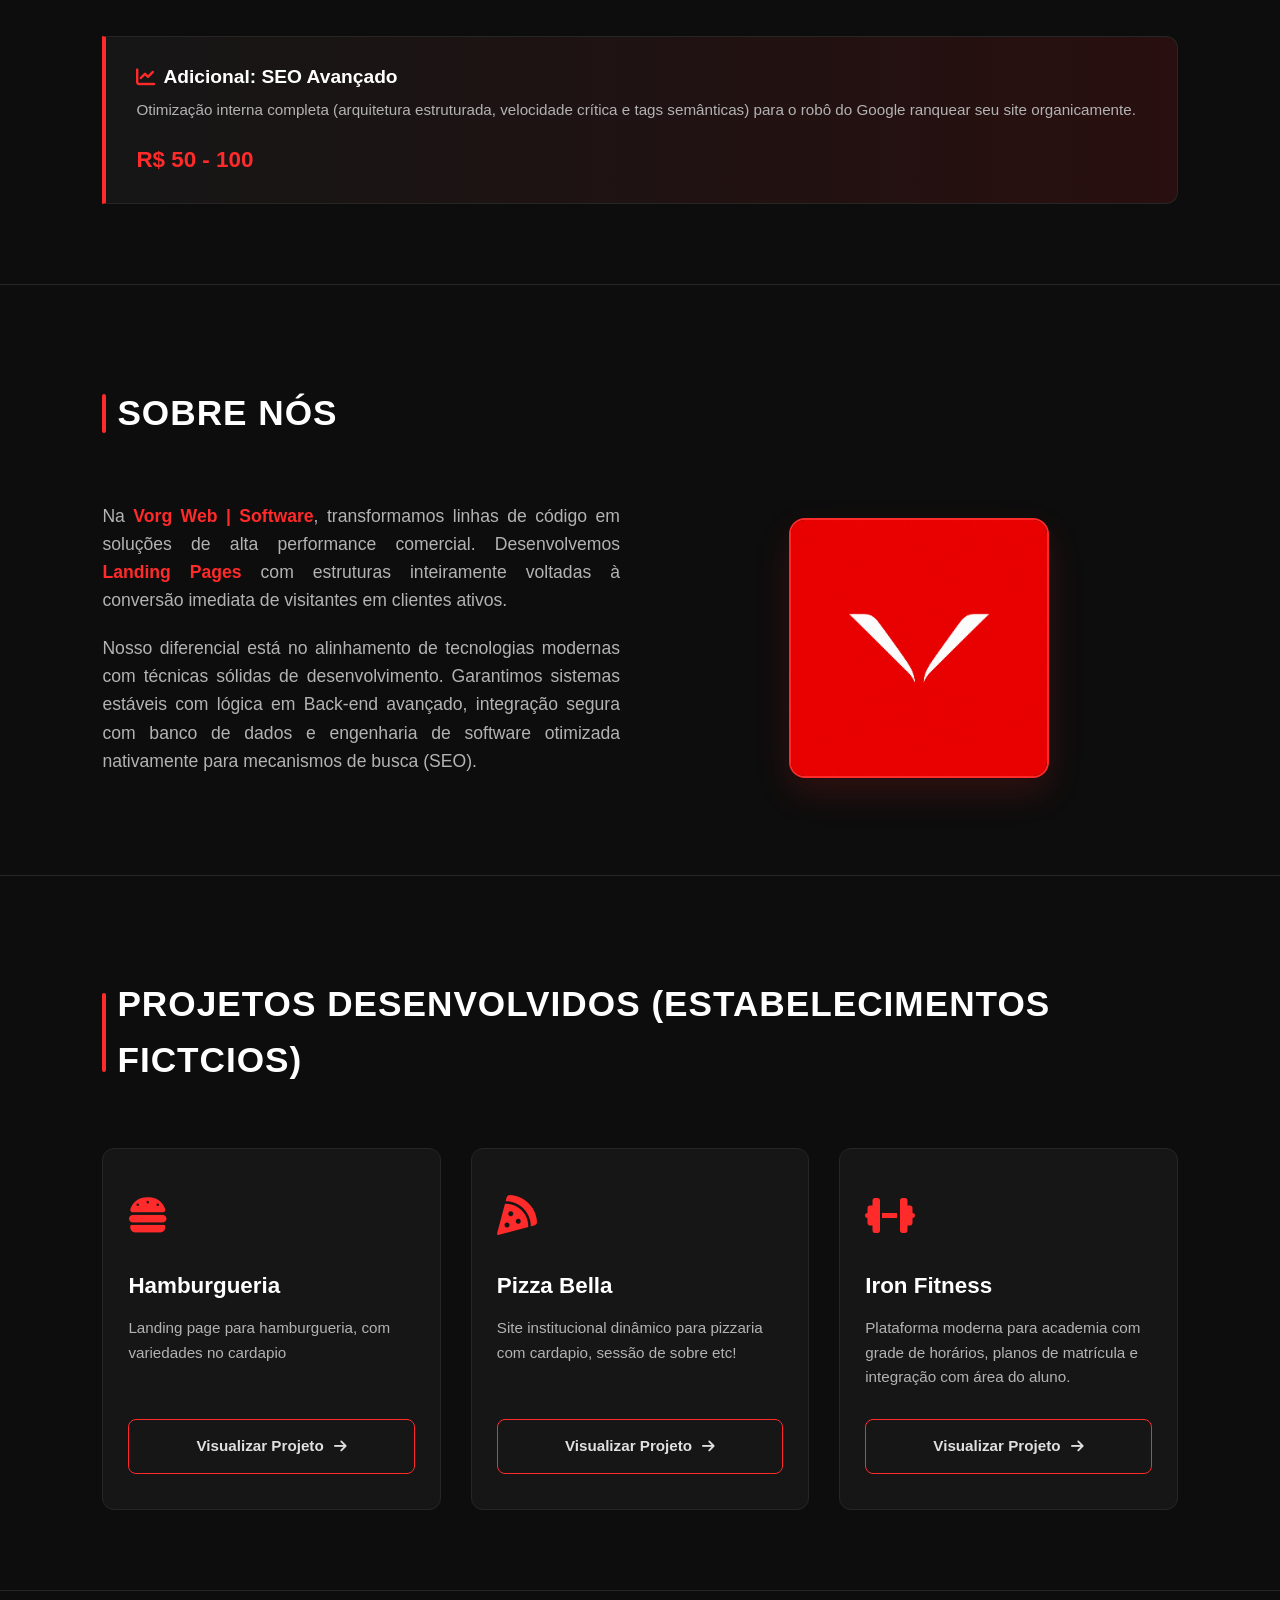
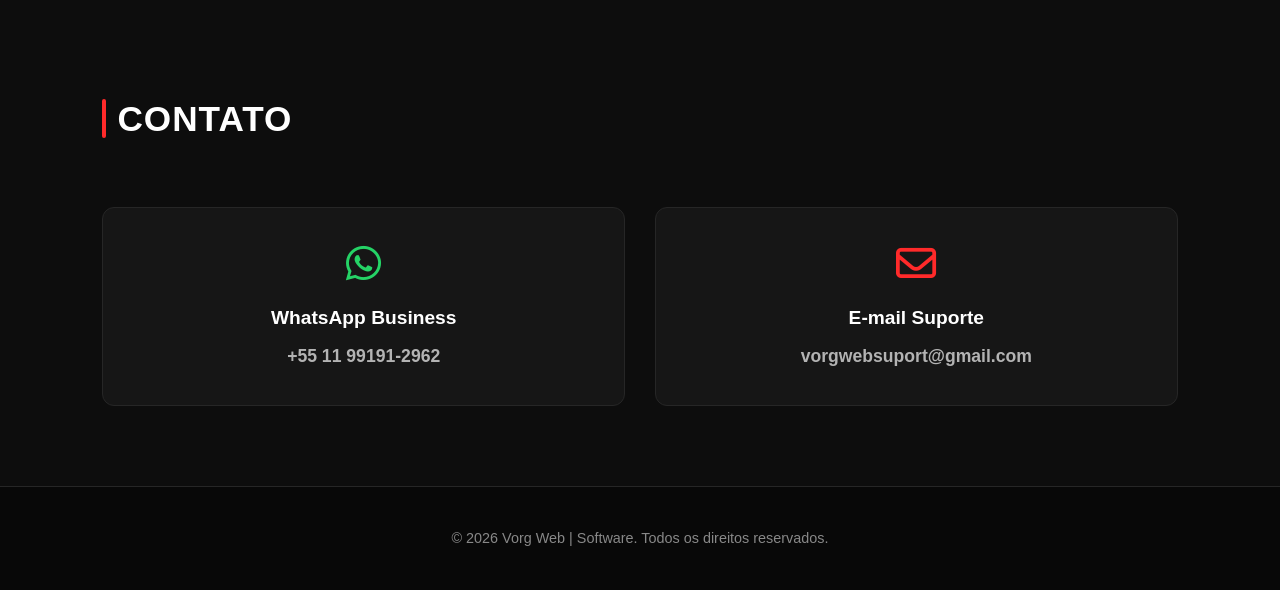
==== commit 1c42f253: "Change 'Burger Master' to 'Hamburgueria'" ====
--- a/index.html
+++ b/index.html
@@ -128,7 +128,7 @@
         <div class="portfolio-container">
             <div class="card-portfolio">
                 <div class="portfolio-icon"><i class="fa-solid fa-burger"></i></div>
-                <h3>Burger Master</h3>
+                <h3>Hamburgueria</h3>
                 <p>Landing page para hamburgueria, com variedades no cardapio</p>
                 <a href="hamburgueria.html" class="btn-projeto">Visualizar Projeto <i class="fa-solid fa-arrow-right"></i></a>
             </div>
